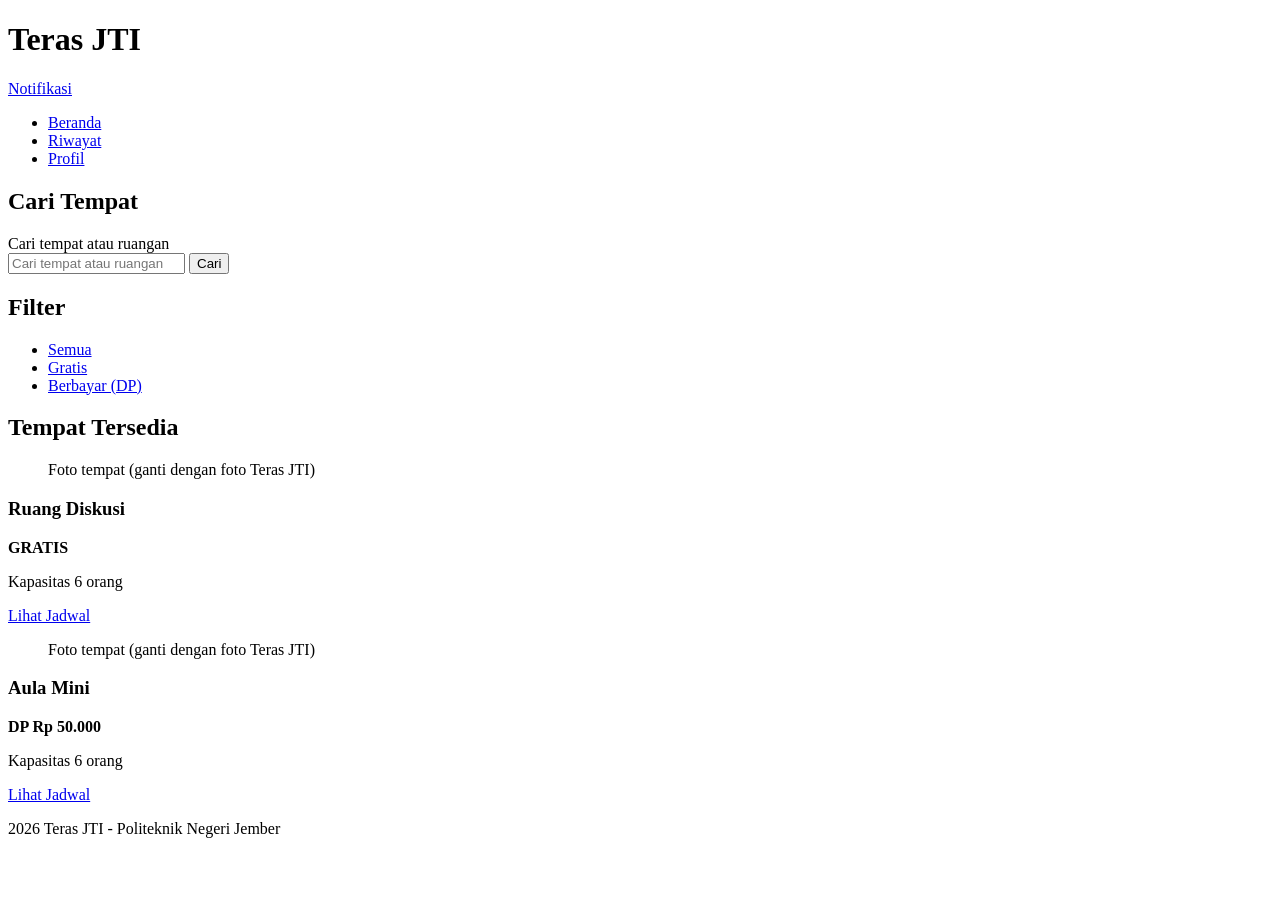
==== dashboard.html @ e556ad01 "menambah code di riwayat.html" ====
<!DOCTYPE html>
<html lang="id">
<head>
    <meta charset="UTF-8">
    <meta name="viewport" content="width=device-width, initial-scale=1.0">
    <title>Beranda - Teras JTI</title>
</head>
<body>

    <!-- Header: identitas aplikasi + notifikasi -->
    <header>
        <h1>Teras JTI</h1>
        <p><a href="#">Notifikasi</a></p>
    </header>

    <!-- Navigasi utama (sama di semua halaman) -->
    <nav>
        <ul>
            <li><a href="dashboard.html">Beranda</a></li>
            <li><a href="riwayat.html">Riwayat</a></li>
            <li><a href="profil.html">Profil</a></li>
        </ul>
    </nav>

    <main>
        <!-- Pencarian -->
        <section>
            <h2>Cari Tempat</h2>
            <form>
                <label for="cari">Cari tempat atau ruangan</label><br>
                <input type="search" id="cari" placeholder="Cari tempat atau ruangan">
                <button type="submit">Cari</button>
            </form>
        </section>

        <!-- Filter jenis tempat -->
        <section>
            <h2>Filter</h2>
            <ul>
                <li><a href="dashboard.html">Semua</a></li>
                <li><a href="dashboard.html">Gratis</a></li>
                <li><a href="dashboard.html">Berbayar (DP)</a></li>
            </ul>
        </section>

        <!-- Daftar tempat -->
        <section>
            <h2>Tempat Tersedia</h2>

            <article>
                <figure>
                    <!-- Ganti dengan: <img src="assets/images/ruang-diskusi.jpg" alt="Foto Ruang Diskusi"> -->
                    <figcaption>Foto tempat (ganti dengan foto Teras JTI)</figcaption>
                </figure>
                <h3>Ruang Diskusi</h3>
                <p><strong>GRATIS</strong></p>
                <p>Kapasitas 6 orang</p>
                <p><a href="jadwal.html">Lihat Jadwal</a></p>
            </article>

            <article>
                <figure>
                    <!-- Ganti dengan: <img src="assets/images/aula-mini.jpg" alt="Foto Aula Mini"> -->
                    <figcaption>Foto tempat (ganti dengan foto Teras JTI)</figcaption>
                </figure>
                <h3>Aula Mini</h3>
                <p><strong>DP Rp 50.000</strong></p>
                <p>Kapasitas 6 orang</p>
                <p><a href="jadwal.html">Lihat Jadwal</a></p>
            </article>
        </section>
    </main>

    <footer>
        <p> 2026 Teras JTI - Politeknik Negeri Jember</p>
    </footer>

</body>
</html>
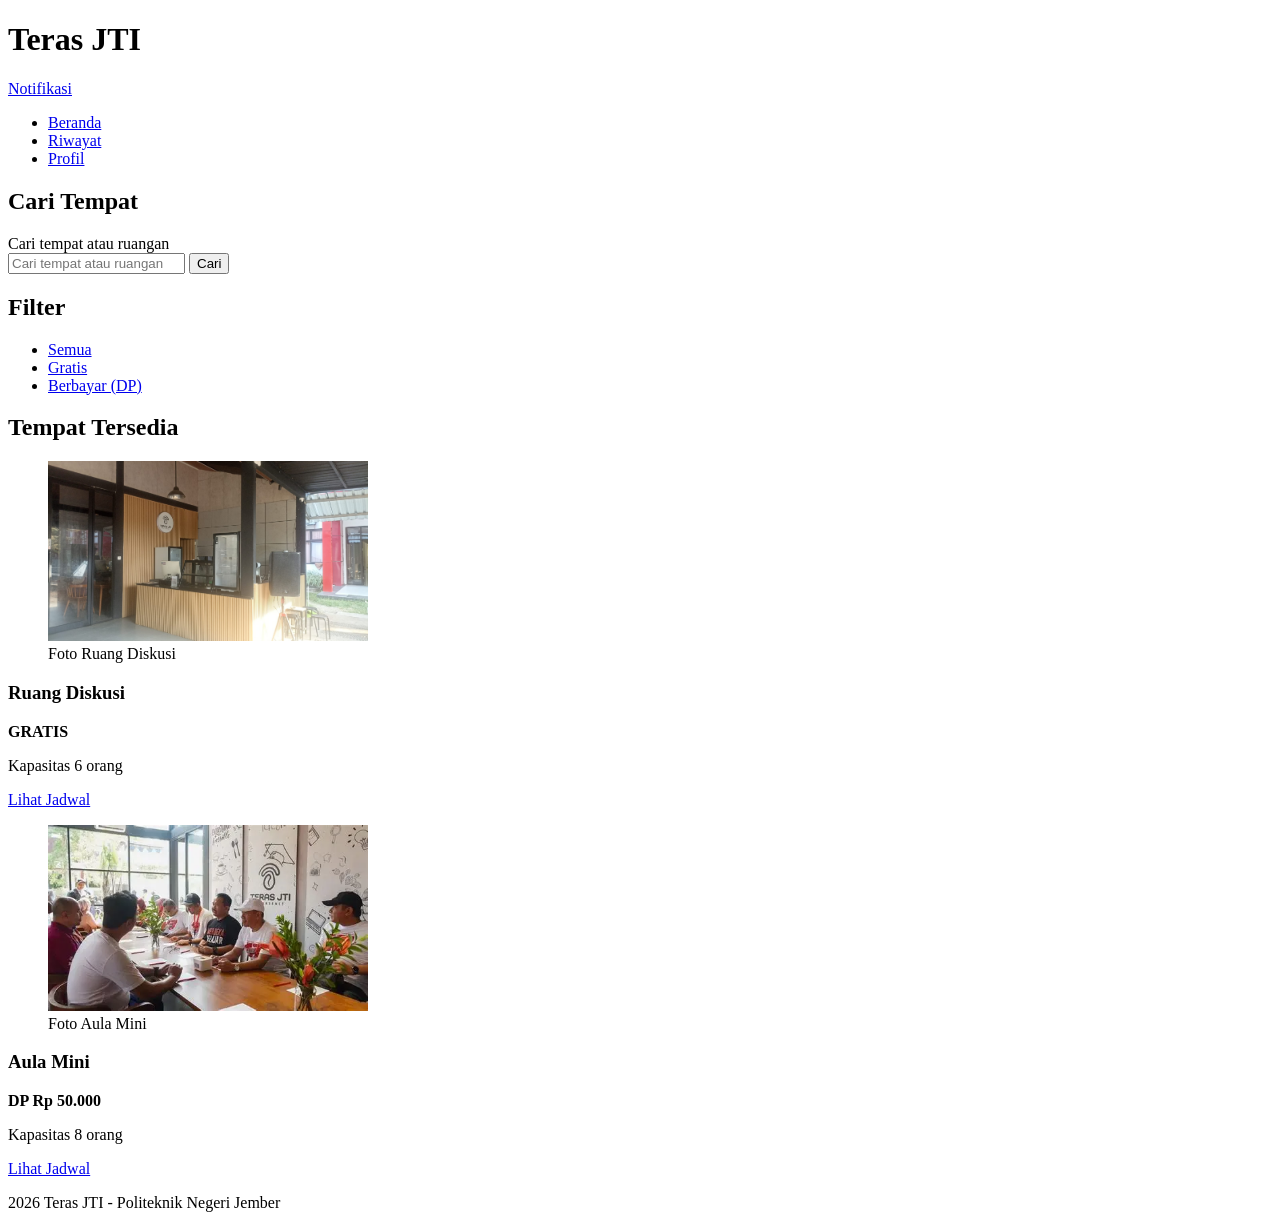
==== commit 6c7dcb15: "update halaman dengan gambar baru" ====
--- a/dashboard.html
+++ b/dashboard.html
@@ -6,14 +6,10 @@
     <title>Beranda - Teras JTI</title>
 </head>
 <body>
-
-    <!-- Header: identitas aplikasi + notifikasi -->
     <header>
         <h1>Teras JTI</h1>
         <p><a href="#">Notifikasi</a></p>
     </header>
-
-    <!-- Navigasi utama (sama di semua halaman) -->
     <nav>
         <ul>
             <li><a href="dashboard.html">Beranda</a></li>
@@ -23,7 +19,6 @@
     </nav>
 
     <main>
-        <!-- Pencarian -->
         <section>
             <h2>Cari Tempat</h2>
             <form>
@@ -32,8 +27,6 @@
                 <button type="submit">Cari</button>
             </form>
         </section>
-
-        <!-- Filter jenis tempat -->
         <section>
             <h2>Filter</h2>
             <ul>
@@ -42,31 +35,29 @@
                 <li><a href="dashboard.html">Berbayar (DP)</a></li>
             </ul>
         </section>
-
-        <!-- Daftar tempat -->
         <section>
             <h2>Tempat Tersedia</h2>
 
             <article>
                 <figure>
-                    <!-- Ganti dengan: <img src="assets/images/ruang-diskusi.jpg" alt="Foto Ruang Diskusi"> -->
-                    <figcaption>Foto tempat (ganti dengan foto Teras JTI)</figcaption>
+                    <img src="assets/tempat.jpeg" alt="Foto Ruang Diskusi Teras JTI" width="320" height="180">
+                    <figcaption>Foto Ruang Diskusi</figcaption>
                 </figure>
                 <h3>Ruang Diskusi</h3>
                 <p><strong>GRATIS</strong></p>
                 <p>Kapasitas 6 orang</p>
-                <p><a href="jadwal.html">Lihat Jadwal</a></p>
+                <p><a href="detail-tempat.html">Lihat Jadwal</a></p>
             </article>
 
             <article>
                 <figure>
-                    <!-- Ganti dengan: <img src="assets/images/aula-mini.jpg" alt="Foto Aula Mini"> -->
-                    <figcaption>Foto tempat (ganti dengan foto Teras JTI)</figcaption>
+                    <img src="assets/aulamini.webp" alt="Foto Aula Mini Teras JTI" width="320" height="186">
+                    <figcaption>Foto Aula Mini</figcaption>
                 </figure>
                 <h3>Aula Mini</h3>
                 <p><strong>DP Rp 50.000</strong></p>
-                <p>Kapasitas 6 orang</p>
-                <p><a href="jadwal.html">Lihat Jadwal</a></p>
+                <p>Kapasitas 8 orang</p>
+                <p><a href="detail-tempat.html">Lihat Jadwal</a></p>
             </article>
         </section>
     </main>
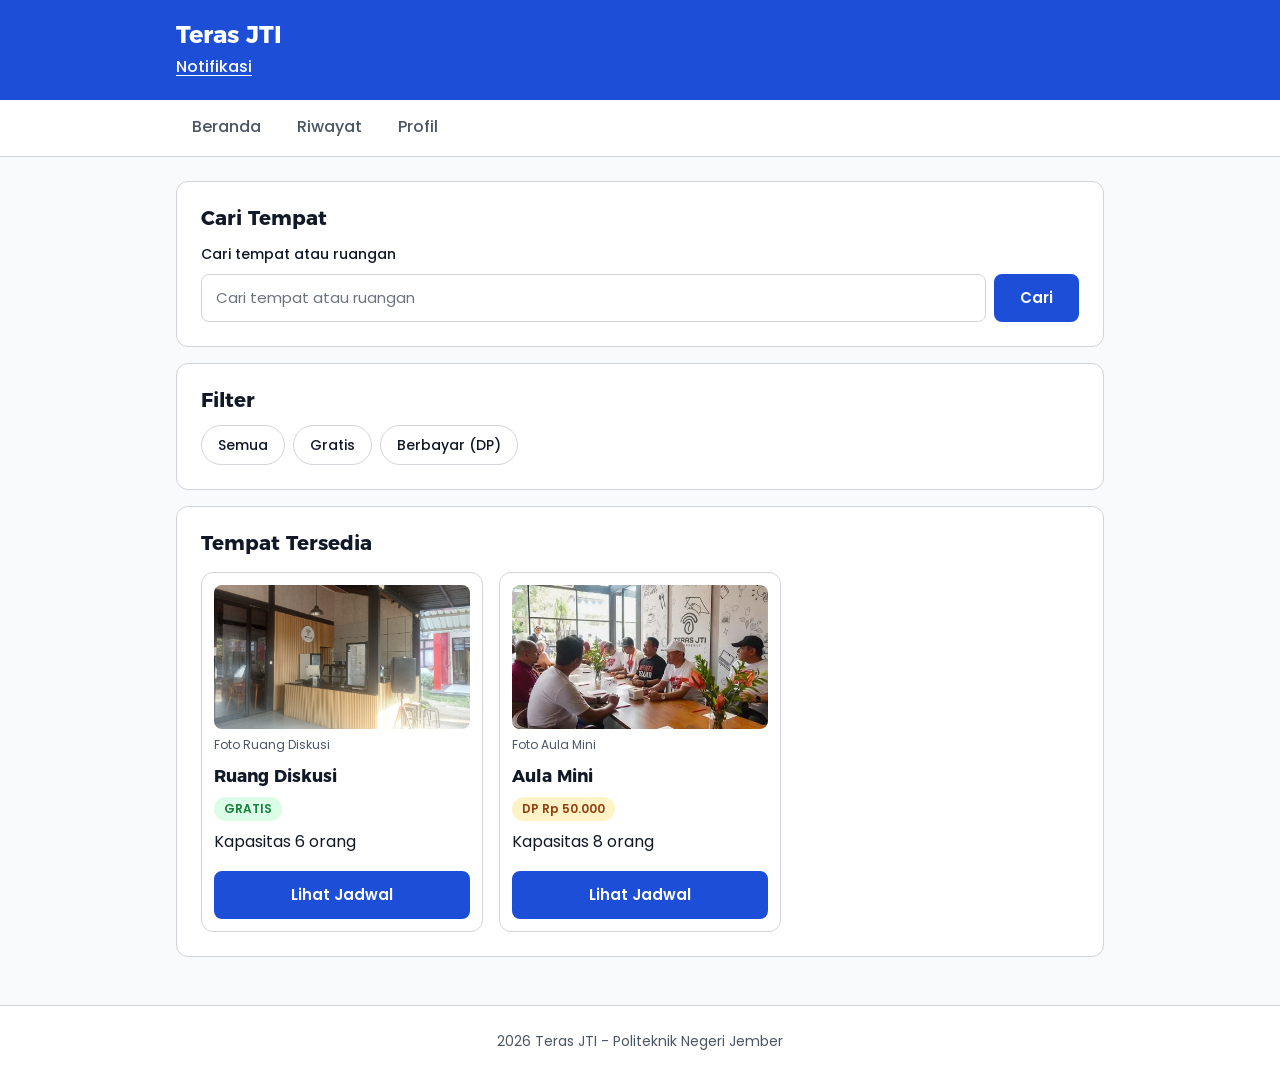
==== commit 679ddcf5: "tambah link style css dan menghubungkan style ke semua halaman dan section" ====
--- a/dashboard.html
+++ b/dashboard.html
@@ -4,6 +4,13 @@
     <meta charset="UTF-8">
     <meta name="viewport" content="width=device-width, initial-scale=1.0">
     <title>Beranda - Teras JTI</title>
+  <link rel="stylesheet" href="assets/css/base.css">
+  <link rel="stylesheet" href="assets/css/layout.css">
+  <link rel="stylesheet" href="assets/css/components/button.css">
+  <link rel="stylesheet" href="assets/css/components/card.css">
+  <link rel="stylesheet" href="assets/css/components/form.css">
+  <link rel="stylesheet" href="assets/css/components/status.css">
+  <link rel="stylesheet" href="assets/css/components/table.css">
 </head>
 <body>
     <header>
@@ -29,7 +36,7 @@
         </section>
         <section>
             <h2>Filter</h2>
-            <ul>
+            <ul class="chip-list">
                 <li><a href="dashboard.html">Semua</a></li>
                 <li><a href="dashboard.html">Gratis</a></li>
                 <li><a href="dashboard.html">Berbayar (DP)</a></li>
@@ -40,24 +47,24 @@
 
             <article>
                 <figure>
-                    <img src="assets/tempat.jpeg" alt="Foto Ruang Diskusi Teras JTI" width="320" height="180">
+                    <img src="assets/images/tempat.jpeg" alt="Foto Ruang Diskusi Teras JTI" width="320" height="180">
                     <figcaption>Foto Ruang Diskusi</figcaption>
                 </figure>
                 <h3>Ruang Diskusi</h3>
-                <p><strong>GRATIS</strong></p>
+                <p><strong class="label label-gratis">GRATIS</strong></p>
                 <p>Kapasitas 6 orang</p>
-                <p><a href="detail-tempat.html">Lihat Jadwal</a></p>
+                <p><a class="tombol" href="detail-tempat.html">Lihat Jadwal</a></p>
             </article>
 
             <article>
                 <figure>
-                    <img src="assets/aulamini.webp" alt="Foto Aula Mini Teras JTI" width="320" height="186">
+                    <img src="assets/images/aulamini.webp" alt="Foto Aula Mini Teras JTI" width="320" height="186">
                     <figcaption>Foto Aula Mini</figcaption>
                 </figure>
                 <h3>Aula Mini</h3>
-                <p><strong>DP Rp 50.000</strong></p>
+                <p><strong class="label label-dp">DP Rp 50.000</strong></p>
                 <p>Kapasitas 8 orang</p>
-                <p><a href="detail-tempat.html">Lihat Jadwal</a></p>
+                <p><a class="tombol" href="detail-tempat.html">Lihat Jadwal</a></p>
             </article>
         </section>
     </main>
--- a/assets/css/base.css
+++ b/assets/css/base.css
@@ -0,0 +1,161 @@
+@font-face {
+  font-family: "Poppins";
+  src: url("../fonts/poppins/Poppins-Regular.ttf") format("truetype");
+  font-weight: 400;
+  font-style: normal;
+  font-display: swap;
+}
+
+@font-face {
+  font-family: "Poppins";
+  src: url("../fonts/poppins/Poppins-Medium.ttf") format("truetype");
+  font-weight: 500;
+  font-style: normal;
+  font-display: swap;
+}
+
+@font-face {
+  font-family: "Poppins";
+  src: url("../fonts/poppins/Poppins-SemiBold.ttf") format("truetype");
+  font-weight: 600;
+  font-style: normal;
+  font-display: swap;
+}
+
+@font-face {
+  font-family: "Montserrat";
+  src: url("../fonts/montserrat/Montserrat-Bold.otf") format("opentype");
+  font-weight: 700;
+  font-style: normal;
+  font-display: swap;
+}
+
+:root {
+  --biru: #1d4ed8;
+  --biru-tua: #1e40af;
+  --biru-muda: #dbeafe;
+  --hijau: #15803d;
+  --hijau-muda: #dcfce7;
+  --amber: #92400e;
+  --amber-muda: #fef3c7;
+  --merah: #b91c1c;
+  --merah-muda: #fee2e2;
+  --abu: #4b5563;
+  --abu-muda: #e5e7eb;
+  --teks: #111827;
+  --garis: #d1d5db;
+  --latar: #f8fafc;
+  --kartu: #ffffff;
+  --radius: 8px;
+  --radius-besar: 12px;
+  --lebar: 960px;
+  --gutter: max(16px, calc((100% - var(--lebar)) / 2 + 16px));
+  --font-isi: "Poppins", Arial, sans-serif;
+  --font-judul: "Montserrat", "Poppins", Arial, sans-serif;
+}
+
+*,
+*::before,
+*::after {
+  box-sizing: border-box;
+}
+
+html {
+  -webkit-text-size-adjust: 100%;
+}
+
+body {
+  margin: 0;
+  font-family: var(--font-isi);
+  font-size: 1rem;
+  font-weight: 400;
+  line-height: 1.6;
+  color: var(--teks);
+  background: var(--latar);
+}
+
+h1,
+h2,
+h3 {
+  font-family: var(--font-judul);
+  font-weight: 700;
+  line-height: 1.25;
+  color: var(--teks);
+}
+
+h1 {
+  margin: 0 0 8px;
+  font-size: 1.5rem;
+}
+
+h2 {
+  margin: 0 0 12px;
+  font-size: 1.25rem;
+}
+
+h3 {
+  margin: 20px 0 8px;
+  font-size: 1.0625rem;
+}
+
+p {
+  margin: 0 0 12px;
+}
+
+a {
+  color: var(--biru);
+  text-underline-offset: 3px;
+}
+
+a:hover {
+  color: var(--biru-tua);
+}
+
+img {
+  display: block;
+  max-width: 100%;
+  height: auto;
+}
+
+ul,
+ol {
+  margin: 0 0 12px;
+  padding-left: 24px;
+}
+
+li {
+  margin-bottom: 4px;
+}
+
+dl {
+  display: grid;
+  grid-template-columns: max-content 1fr;
+  gap: 8px 24px;
+  margin: 0 0 12px;
+}
+
+dt {
+  color: var(--abu);
+  font-size: .875rem;
+}
+
+dd {
+  margin: 0;
+  font-weight: 500;
+}
+
+strong {
+  font-weight: 600;
+}
+
+:focus-visible {
+  outline: 2px solid var(--biru);
+  outline-offset: 2px;
+}
+
+@media (prefers-reduced-motion: reduce) {
+  * {
+    transition: none !important;
+    animation: none !important;
+  }
+}
--- a/assets/css/layout.css
+++ b/assets/css/layout.css
@@ -0,0 +1,258 @@
+body {
+  display: flex;
+  flex-direction: column;
+  min-height: 100vh;
+}
+
+header {
+  position: relative;
+  padding: 20px var(--gutter);
+  background: var(--biru);
+  color: #ffffff;
+}
+
+header h1 {
+  margin: 0;
+  color: #ffffff;
+}
+
+header p {
+  margin: 4px 0 0;
+  color: var(--biru-muda);
+}
+
+header a {
+  color: #ffffff;
+  font-weight: 500;
+}
+
+header img {
+  margin: 0 0 12px;
+  border-radius: var(--radius);
+}
+
+header.sub {
+  display: flex;
+  align-items: center;
+  gap: 8px;
+  padding-top: 12px;
+  padding-bottom: 12px;
+}
+
+header.sub h1 {
+  font-size: 1.25rem;
+}
+
+header .kembali {
+  display: grid;
+  place-items: center;
+  width: 44px;
+  height: 44px;
+  border-radius: var(--radius);
+  font-size: 1.5rem;
+  text-decoration: none;
+}
+
+header .kembali:hover {
+  background: rgba(255, 255, 255, .15);
+  color: #ffffff;
+}
+
+.lonceng {
+  position: absolute;
+  top: 50%;
+  right: var(--gutter);
+  display: grid;
+  place-items: center;
+  width: 44px;
+  height: 44px;
+  font-size: 1.25rem;
+  text-decoration: none;
+  transform: translateY(-50%);
+}
+
+nav {
+  position: sticky;
+  top: 0;
+  z-index: 10;
+  background: var(--kartu);
+  border-bottom: 1px solid var(--garis);
+}
+
+nav ul {
+  display: flex;
+  gap: 4px;
+  margin: 0;
+  padding: 0 var(--gutter);
+  list-style: none;
+  overflow-x: auto;
+}
+
+nav li {
+  margin: 0;
+}
+
+nav a {
+  display: block;
+  padding: 14px 16px;
+  border-bottom: 3px solid transparent;
+  color: var(--abu);
+  font-weight: 500;
+  text-decoration: none;
+  white-space: nowrap;
+}
+
+nav a:hover,
+nav a[aria-current="page"],
+nav a.aktif {
+  color: var(--biru);
+}
+
+nav a[aria-current="page"],
+nav a.aktif {
+  border-bottom-color: var(--biru);
+}
+
+main {
+  flex: 1;
+  width: 100%;
+  max-width: var(--lebar);
+  margin: 0 auto;
+  padding: 24px 16px 32px;
+}
+
+main > p:first-child {
+  margin: 0 0 8px;
+}
+
+main .kembali {
+  display: inline-flex;
+  align-items: center;
+  gap: 6px;
+  min-height: 44px;
+  font-weight: 500;
+  text-decoration: none;
+}
+
+main .kembali::before {
+  content: "\2190";
+}
+
+main > section {
+  margin-bottom: 16px;
+  padding: 24px;
+  background: var(--kartu);
+  border: 1px solid var(--garis);
+  border-radius: var(--radius-besar);
+}
+
+main > section > :last-child {
+  margin-bottom: 0;
+}
+
+footer {
+  padding: 24px var(--gutter);
+  background: var(--kartu);
+  border-top: 1px solid var(--garis);
+  color: var(--abu);
+  font-size: .875rem;
+  text-align: center;
+}
+
+footer p {
+  margin: 0 0 4px;
+}
+
+main + nav {
+  position: fixed;
+  top: auto;
+  right: 0;
+  bottom: 0;
+  left: 0;
+  padding-bottom: env(safe-area-inset-bottom, 0);
+  border-top: 1px solid var(--garis);
+  border-bottom: 0;
+}
+
+main + nav ul {
+  justify-content: center;
+  gap: 8px;
+  padding: 0 8px;
+}
+
+main + nav a {
+  display: flex;
+  flex-direction: column;
+  align-items: center;
+  gap: 2px;
+  min-width: 72px;
+  padding: 8px 12px 10px;
+  border-top: 3px solid transparent;
+  border-bottom: 0;
+  font-size: .75rem;
+}
+
+main + nav a span {
+  font-size: 1.25rem;
+  line-height: 1;
+}
+
+main + nav a[aria-current="page"],
+main + nav a.aktif {
+  border-top-color: var(--biru);
+  border-bottom-color: transparent;
+}
+
+body:has(main + nav) {
+  padding-bottom: 76px;
+}
+
+.aksi {
+  position: sticky;
+  bottom: 0;
+  padding: 16px var(--gutter);
+  background: var(--kartu);
+  border-top: 1px solid var(--garis);
+}
+
+.auth header {
+  padding-top: 48px;
+  background: transparent;
+  color: var(--teks);
+  text-align: center;
+}
+
+.auth header h1 {
+  color: var(--biru);
+}
+
+.auth header p {
+  color: var(--abu);
+}
+
+.auth header img {
+  margin: 0 auto 12px;
+}
+
+.auth main {
+  max-width: 440px;
+}
+
+@media (max-width: 480px) {
+  main {
+    padding: 16px 16px 24px;
+  }
+
+  main > section {
+    padding: 16px;
+  }
+
+  dl {
+    grid-template-columns: 1fr;
+    gap: 2px;
+  }
+
+  dd {
+    margin-bottom: 10px;
+  }
+}
--- a/assets/css/components/button.css
+++ b/assets/css/components/button.css
@@ -0,0 +1,59 @@
+button,
+.tombol {
+  display: inline-flex;
+  align-items: center;
+  justify-content: center;
+  gap: 8px;
+  min-height: 48px;
+  padding: 0 24px;
+  border: 2px solid var(--biru);
+  border-radius: var(--radius);
+  background: var(--biru);
+  color: #ffffff;
+  font: inherit;
+  font-size: .9375rem;
+  font-weight: 600;
+  text-decoration: none;
+  cursor: pointer;
+  transition: background-color .15s, border-color .15s;
+}
+
+button:hover:not(:disabled),
+.tombol:hover {
+  background: var(--biru-tua);
+  border-color: var(--biru-tua);
+  color: #ffffff;
+}
+
+button:disabled {
+  background: var(--abu-muda);
+  border-color: var(--abu-muda);
+  color: #6b7280;
+  cursor: not-allowed;
+}
+
+.tombol-sekunder {
+  background: var(--kartu);
+  color: var(--biru);
+}
+
+.tombol-sekunder:hover {
+  background: var(--biru-muda);
+  border-color: var(--biru);
+  color: var(--biru-tua);
+}
+
+.tombol-bahaya {
+  background: var(--merah);
+  border-color: var(--merah);
+}
+
+.tombol-bahaya:hover {
+  background: #991b1b;
+  border-color: #991b1b;
+}
+
+form p > button,
+.aksi button {
+  width: 100%;
+}
--- a/assets/css/components/card.css
+++ b/assets/css/components/card.css
@@ -0,0 +1,159 @@
+main > section:has(> article) {
+  display: grid;
+  grid-template-columns: repeat(auto-fill, minmax(260px, 1fr));
+  gap: 16px;
+}
+
+main > section:has(> article) > :not(article) {
+  grid-column: 1 / -1;
+  margin: 0;
+}
+
+article {
+  display: flex;
+  flex-direction: column;
+  gap: 8px;
+  padding: 12px;
+  background: var(--kartu);
+  border: 1px solid var(--garis);
+  border-radius: var(--radius-besar);
+}
+
+article figure {
+  margin: 0;
+}
+
+article img {
+  width: 100%;
+  aspect-ratio: 16 / 9;
+  object-fit: cover;
+  border-radius: var(--radius);
+}
+
+figure {
+  margin: 0 0 16px;
+}
+
+figcaption {
+  margin-top: 6px;
+  color: var(--abu);
+  font-size: .75rem;
+}
+
+article h3 {
+  margin: 4px 0 0;
+}
+
+article p {
+  margin: 0;
+}
+
+article > p:last-child {
+  margin-top: auto;
+  padding-top: 8px;
+}
+
+article .tombol {
+  display: flex;
+  width: 100%;
+}
+
+.chip-list {
+  display: flex;
+  flex-wrap: wrap;
+  gap: 8px;
+  margin: 0;
+  padding: 0;
+  list-style: none;
+}
+
+.chip-list li {
+  margin: 0;
+}
+
+.chip-list a {
+  display: inline-block;
+  padding: 8px 16px;
+  border: 1px solid var(--garis);
+  border-radius: 999px;
+  color: var(--teks);
+  font-size: .875rem;
+  font-weight: 500;
+  text-decoration: none;
+}
+
+.chip-list a:hover {
+  border-color: var(--biru);
+  color: var(--biru);
+}
+
+.profil-kartu {
+  display: flex;
+  align-items: center;
+  gap: 16px;
+  margin-bottom: 8px;
+  padding-bottom: 16px;
+  border-bottom: 1px solid var(--garis);
+}
+
+.profil-kartu p {
+  margin: 0;
+  color: var(--abu);
+}
+
+.profil-kartu b {
+  font-family: var(--font-judul);
+  font-size: 1.125rem;
+}
+
+.foto {
+  display: grid;
+  place-items: center;
+  flex: none;
+  width: 56px;
+  height: 56px;
+  border-radius: 50%;
+  background: var(--biru-muda);
+  font-size: 1.5rem;
+}
+
+.daftar-menu {
+  margin: 0;
+  padding: 0;
+  list-style: none;
+}
+
+.daftar-menu li {
+  margin: 0;
+}
+
+.daftar-menu li + li {
+  border-top: 1px solid var(--garis);
+}
+
+.daftar-menu a {
+  display: flex;
+  align-items: center;
+  gap: 12px;
+  min-height: 56px;
+  color: var(--teks);
+  font-weight: 500;
+  text-decoration: none;
+}
+
+.daftar-menu a:hover {
+  color: var(--biru);
+}
+
+.daftar-menu a span:nth-child(2) {
+  flex: 1;
+}
+
+.daftar-menu a span:last-child {
+  color: var(--abu);
+}
+
+.daftar-menu .keluar,
+.daftar-menu .keluar span:last-child {
+  color: var(--merah);
+}
--- a/assets/css/components/form.css
+++ b/assets/css/components/form.css
@@ -0,0 +1,110 @@
+form {
+  margin: 0;
+}
+
+form p,
+form div {
+  margin: 0 0 16px;
+}
+
+label {
+  display: block;
+  margin-bottom: 6px;
+  color: var(--teks);
+  font-size: .875rem;
+  font-weight: 500;
+}
+
+label + br {
+  display: none;
+}
+
+input,
+select,
+textarea {
+  width: 100%;
+  min-height: 48px;
+  padding: 0 14px;
+  border: 1px solid var(--garis);
+  border-radius: var(--radius);
+  background: var(--kartu);
+  color: var(--teks);
+  font: inherit;
+  font-size: .9375rem;
+}
+
+input::placeholder {
+  color: #6b7280;
+}
+
+input:focus,
+select:focus,
+textarea:focus {
+  border-color: var(--biru);
+  outline: 2px solid var(--biru);
+  outline-offset: 0;
+}
+
+input[readonly] {
+  background: #f3f4f6;
+  color: var(--abu);
+}
+
+input:disabled {
+  background: #f3f4f6;
+  cursor: not-allowed;
+}
+
+input[type="radio"],
+input[type="checkbox"] {
+  width: 20px;
+  height: 20px;
+  min-height: 0;
+  margin: 0 8px 0 0;
+  accent-color: var(--biru);
+  vertical-align: middle;
+}
+
+input[type="radio"] + label,
+input[type="checkbox"] + label {
+  display: inline;
+  margin: 0;
+  font-size: 1rem;
+  font-weight: 400;
+  vertical-align: middle;
+}
+
+input[type="file"] {
+  min-height: 0;
+  padding: 10px 14px;
+}
+
+input[type="file"]::file-selector-button {
+  margin-right: 12px;
+  padding: 8px 16px;
+  border: 0;
+  border-radius: var(--radius);
+  background: var(--biru-muda);
+  color: var(--biru-tua);
+  font: inherit;
+  font-size: .875rem;
+  font-weight: 600;
+  cursor: pointer;
+}
+
+form:has(input[type="search"]) {
+  display: flex;
+  flex-wrap: wrap;
+  gap: 8px;
+}
+
+form:has(input[type="search"]) label {
+  flex-basis: 100%;
+  margin: 0;
+}
+
+form:has(input[type="search"]) input {
+  flex: 1;
+  width: auto;
+  min-width: 0;
+}
--- a/assets/css/components/status.css
+++ b/assets/css/components/status.css
@@ -0,0 +1,67 @@
+.label {
+  display: inline-block;
+  padding: 2px 10px;
+  border-radius: 999px;
+  background: var(--biru-muda);
+  color: var(--biru-tua);
+  font-size: .75rem;
+  font-weight: 600;
+  line-height: 1.6;
+}
+
+.label-gratis,
+.label-sukses {
+  background: var(--hijau-muda);
+  color: var(--hijau);
+}
+
+.label-dp,
+.label-menunggu {
+  background: var(--amber-muda);
+  color: var(--amber);
+}
+
+.label-gagal {
+  background: var(--merah-muda);
+  color: var(--merah);
+}
+
+.label-selesai {
+  background: var(--abu-muda);
+  color: var(--abu);
+}
+
+.banner {
+  margin-bottom: 16px;
+  padding: 16px;
+  border-left: 4px solid var(--biru);
+  border-radius: var(--radius);
+  background: var(--biru-muda);
+  color: var(--biru-tua);
+}
+
+.banner p {
+  margin: 0;
+}
+
+.banner p + p {
+  margin-top: 4px;
+}
+
+.banner-sukses {
+  border-left-color: var(--hijau);
+  background: var(--hijau-muda);
+  color: #14532d;
+}
+
+.banner-menunggu {
+  border-left-color: var(--amber);
+  background: var(--amber-muda);
+  color: var(--amber);
+}
+
+.banner-gagal {
+  border-left-color: var(--merah);
+  background: var(--merah-muda);
+  color: #7f1d1d;
+}
--- a/assets/css/components/table.css
+++ b/assets/css/components/table.css
@@ -0,0 +1,41 @@
+table {
+  width: 100%;
+  margin: 0 0 8px;
+  border-collapse: collapse;
+  font-size: .9375rem;
+}
+
+caption {
+  padding-bottom: 8px;
+  color: var(--teks);
+  font-weight: 600;
+  text-align: left;
+}
+
+th,
+td {
+  padding: 10px 12px;
+  border: 1px solid var(--garis);
+  text-align: left;
+  vertical-align: middle;
+}
+
+thead th {
+  background: var(--biru-muda);
+  color: #1e3a8a;
+  font-weight: 600;
+}
+
+tbody tr:nth-child(even) {
+  background: var(--latar);
+}
+
+tfoot td {
+  background: var(--biru-muda);
+  color: #1e3a8a;
+  font-weight: 600;
+}
+
+td label {
+  margin: 0;
+}
